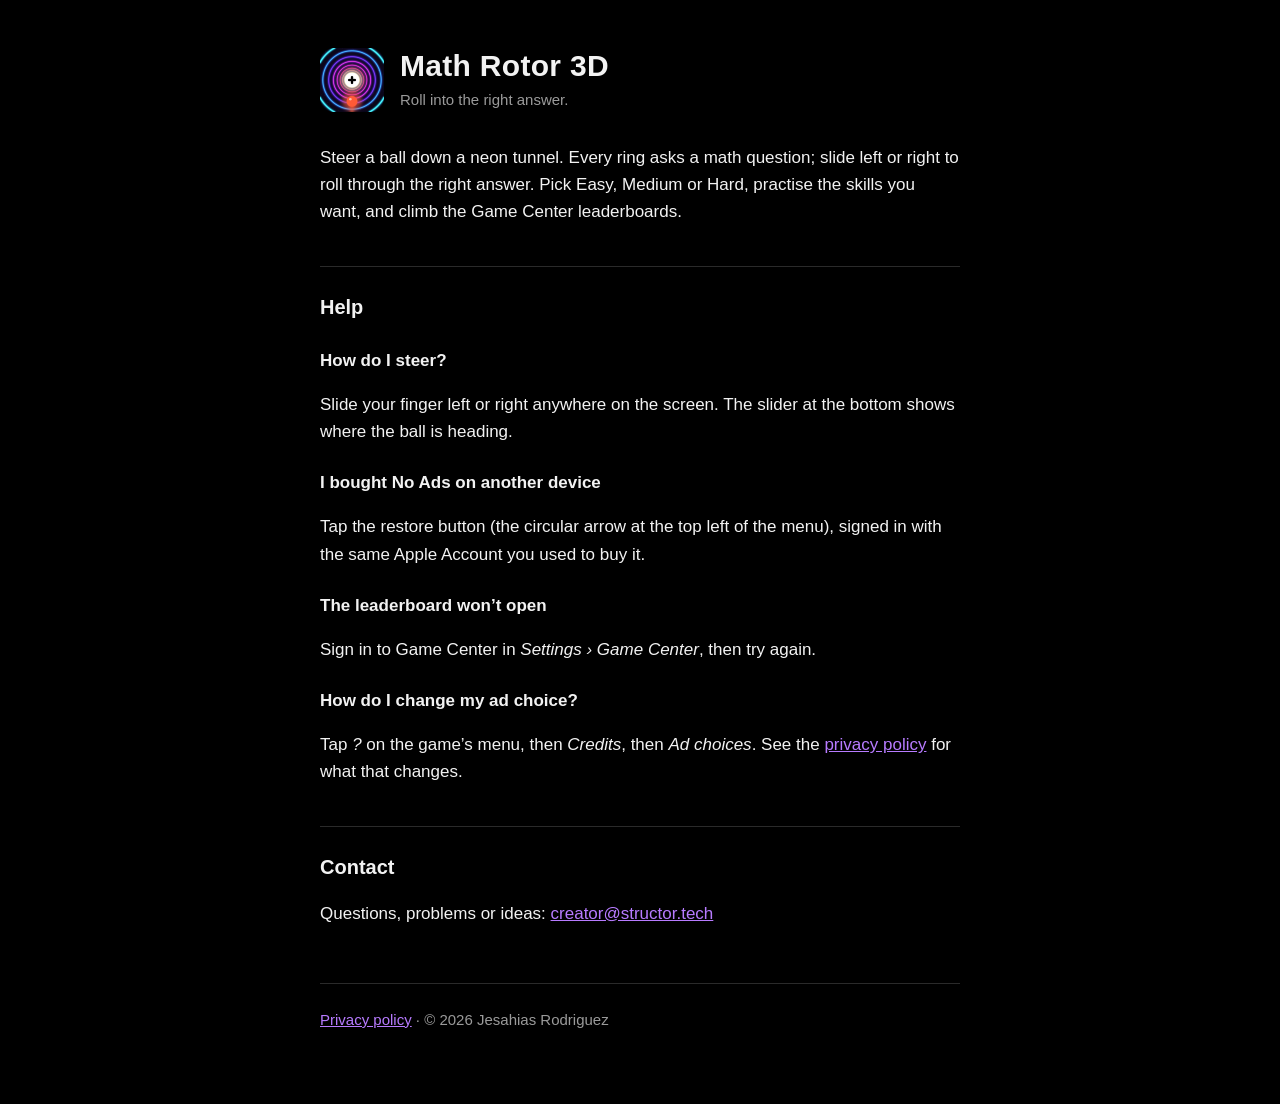
==== index.html @ 160f923c "Math Rotor 3D support page and privacy policy" ====
<!doctype html>
<html lang="en">
<head>
<meta charset="utf-8">
<meta name="viewport" content="width=device-width, initial-scale=1">
<title>Math Rotor 3D</title>
<meta name="description" content="Steer through a neon tunnel and roll into the right answer. Help and contact for Math Rotor 3D.">
<link rel="icon" href="icon.png">
<link rel="stylesheet" href="style.css">
</head>
<body>
<main>
  <header>
    <img src="icon.png" alt="">
    <div>
      <h1>Math Rotor 3D</h1>
      <div class="updated">Roll into the right answer.</div>
    </div>
  </header>

  <p>Steer a ball down a neon tunnel. Every ring asks a math question; slide left or right to roll through the right answer. Pick Easy, Medium or Hard, practise the skills you want, and climb the Game Center leaderboards.</p>

  <h2>Help</h2>

  <h3>How do I steer?</h3>
  <p>Slide your finger left or right anywhere on the screen. The slider at the bottom shows where the ball is heading.</p>

  <h3>I bought No Ads on another device</h3>
  <p>Tap the restore button (the circular arrow at the top left of the menu), signed in with the same Apple Account you used to buy it.</p>

  <h3>The leaderboard won’t open</h3>
  <p>Sign in to Game Center in <em>Settings › Game Center</em>, then try again.</p>

  <h3>How do I change my ad choice?</h3>
  <p>Tap <em>?</em> on the game’s menu, then <em>Credits</em>, then <em>Ad choices</em>. See the <a href="privacy/">privacy policy</a> for what that changes.</p>

  <h2>Contact</h2>
  <p>Questions, problems or ideas: <a href="mailto:creator@structor.tech">creator@structor.tech</a></p>

  <footer>
    <a href="privacy/">Privacy policy</a> · © 2026 Jesahias Rodriguez
  </footer>
</main>
</body>
</html>
---- style.css ----
:root {
  color-scheme: dark;
  --bg: #000;
  --text: #f2f2f2;
  --muted: #9a9a9a;
  --line: #2a2a2a;
  --accent: #b77bff;
}

* { box-sizing: border-box; }

body {
  margin: 0;
  background: var(--bg);
  color: var(--text);
  font: 17px/1.6 -apple-system, BlinkMacSystemFont, "SF Pro Text", "Segoe UI", Roboto, sans-serif;
  -webkit-text-size-adjust: 100%;
}

main {
  max-width: 680px;
  margin: 0 auto;
  padding: 48px 20px 72px;
}

header {
  display: flex;
  align-items: center;
  gap: 16px;
  margin-bottom: 32px;
}

header img {
  width: 64px;
  height: 64px;
  border-radius: 14px;
}

header a { color: inherit; text-decoration: none; }

h1 {
  font-size: 30px;
  line-height: 1.2;
  margin: 0;
  letter-spacing: 0.01em;
}

h2 {
  font-size: 20px;
  margin: 40px 0 8px;
  padding-top: 24px;
  border-top: 1px solid var(--line);
}

h3 { font-size: 17px; margin: 24px 0 4px; }

p, li { color: var(--text); }

.muted, .updated { color: var(--muted); }

.updated { margin-top: 4px; font-size: 15px; }

ul { padding-left: 22px; }

li { margin: 4px 0; }

a { color: var(--accent); }

.summary {
  border: 1px solid var(--line);
  border-radius: 14px;
  padding: 4px 20px;
  margin: 24px 0;
}

footer {
  margin-top: 56px;
  padding-top: 24px;
  border-top: 1px solid var(--line);
  color: var(--muted);
  font-size: 15px;
}
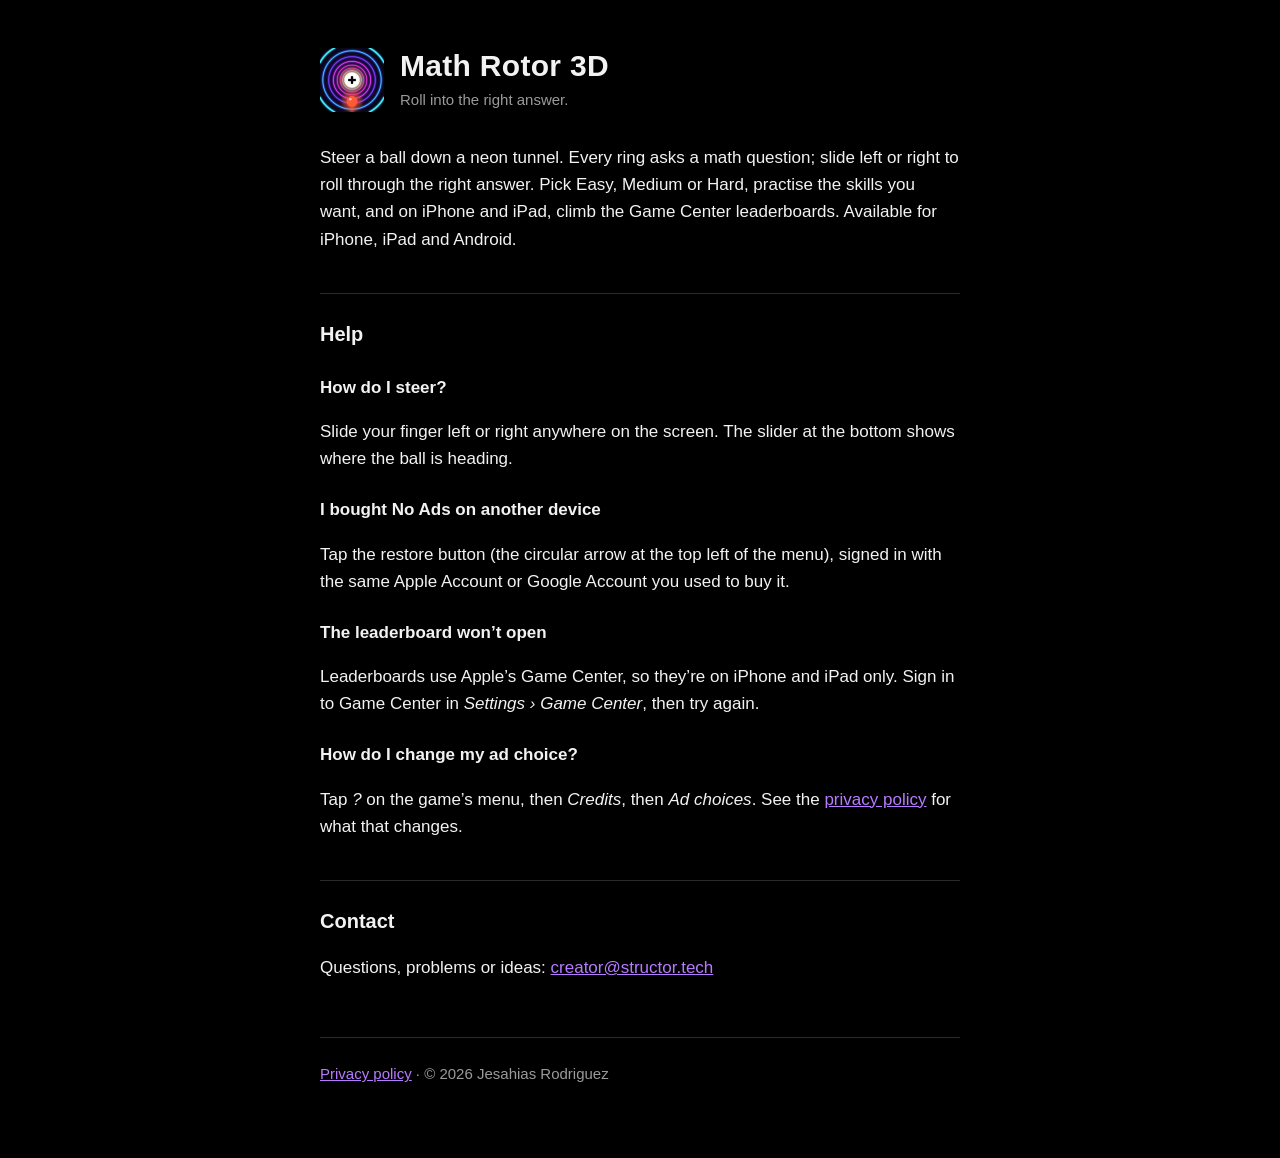
==== commit 84c05499: "Privacy policy and support page cover Android" ====
--- a/index.html
+++ b/index.html
@@ -18,7 +18,7 @@
     </div>
   </header>
 
-  <p>Steer a ball down a neon tunnel. Every ring asks a math question; slide left or right to roll through the right answer. Pick Easy, Medium or Hard, practise the skills you want, and climb the Game Center leaderboards.</p>
+  <p>Steer a ball down a neon tunnel. Every ring asks a math question; slide left or right to roll through the right answer. Pick Easy, Medium or Hard, practise the skills you want, and on iPhone and iPad, climb the Game Center leaderboards. Available for iPhone, iPad and Android.</p>
 
   <h2>Help</h2>
 
@@ -26,10 +26,10 @@
   <p>Slide your finger left or right anywhere on the screen. The slider at the bottom shows where the ball is heading.</p>
 
   <h3>I bought No Ads on another device</h3>
-  <p>Tap the restore button (the circular arrow at the top left of the menu), signed in with the same Apple Account you used to buy it.</p>
+  <p>Tap the restore button (the circular arrow at the top left of the menu), signed in with the same Apple Account or Google Account you used to buy it.</p>
 
   <h3>The leaderboard won’t open</h3>
-  <p>Sign in to Game Center in <em>Settings › Game Center</em>, then try again.</p>
+  <p>Leaderboards use Apple’s Game Center, so they’re on iPhone and iPad only. Sign in to Game Center in <em>Settings › Game Center</em>, then try again.</p>
 
   <h3>How do I change my ad choice?</h3>
   <p>Tap <em>?</em> on the game’s menu, then <em>Credits</em>, then <em>Ad choices</em>. See the <a href="privacy/">privacy policy</a> for what that changes.</p>
